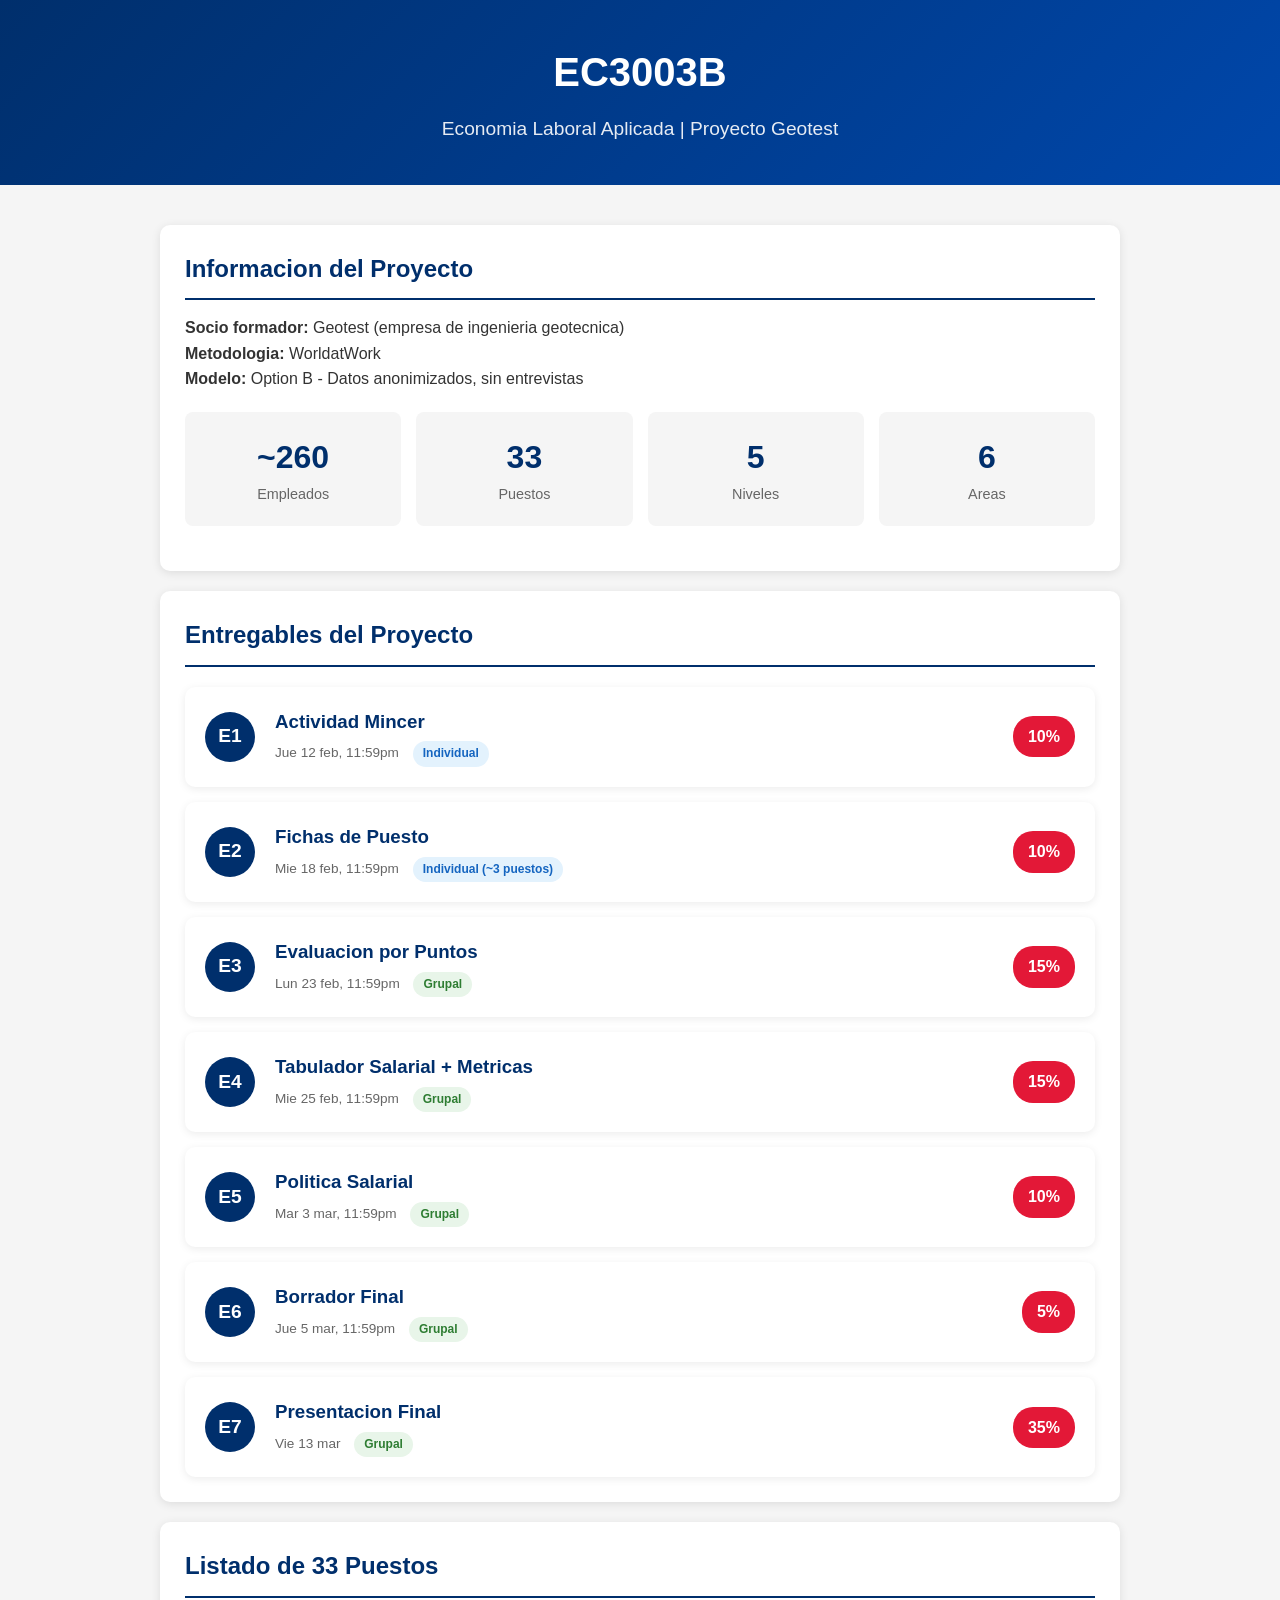
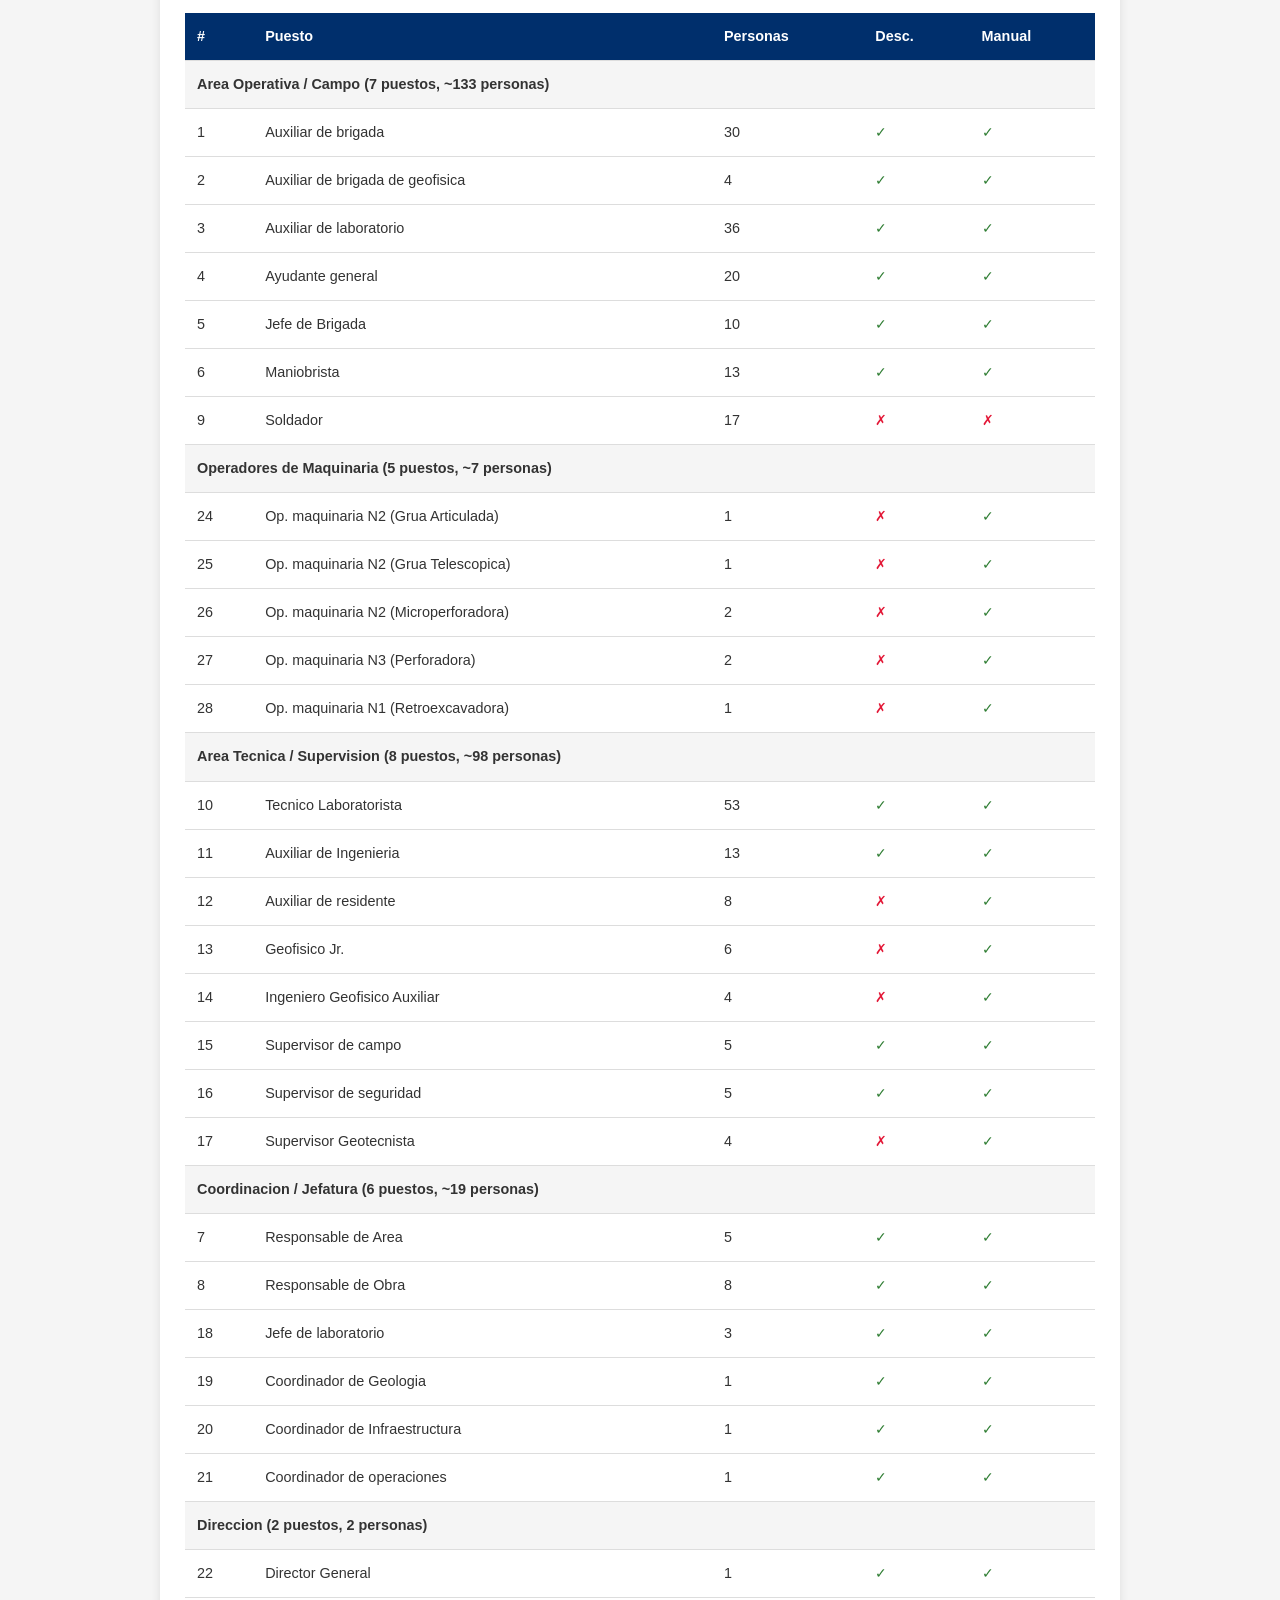
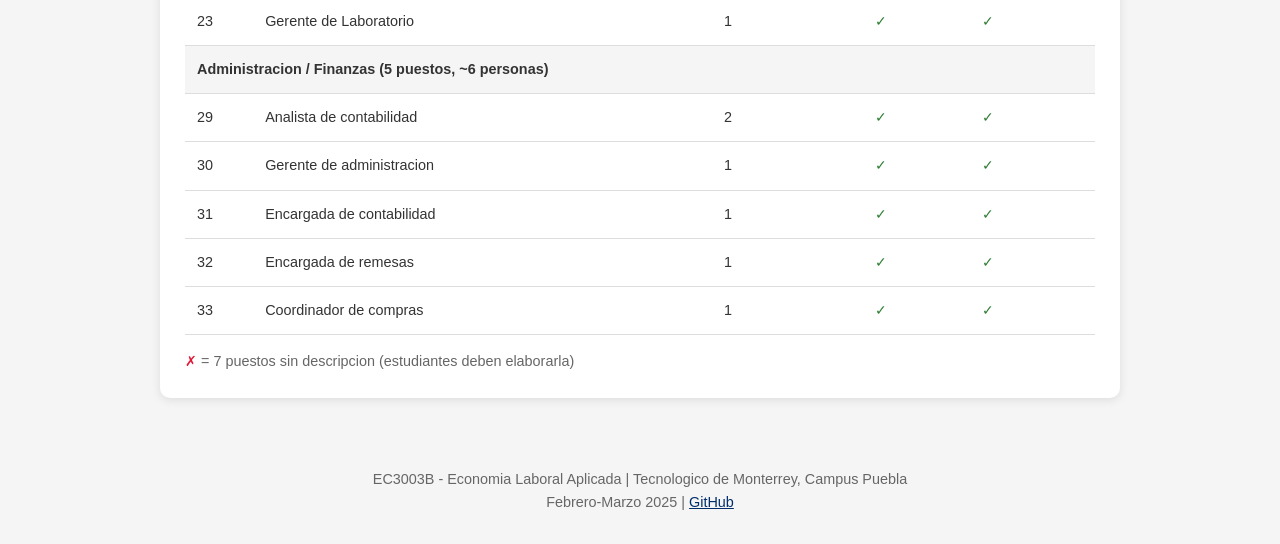
==== index.html @ d9b8fc80 "Add EC3003B course website Includes activity pages for Geotest project (E1-E7) - ~260 employees, 33 " ====
<!DOCTYPE html>
<html lang="es">
<head>
    <meta charset="UTF-8">
    <meta name="viewport" content="width=device-width, initial-scale=1.0">
    <title>EC3003B - Proyecto Geotest</title>
    <style>
        :root {
            --tec-blue: #002F6C;
            --tec-light: #0047AB;
            --accent: #E31837;
            --gray: #f5f5f5;
            --dark: #333;
        }

        * {
            box-sizing: border-box;
            margin: 0;
            padding: 0;
        }

        body {
            font-family: -apple-system, BlinkMacSystemFont, 'Segoe UI', Roboto, sans-serif;
            line-height: 1.6;
            color: var(--dark);
            background: var(--gray);
        }

        header {
            background: linear-gradient(135deg, var(--tec-blue), var(--tec-light));
            color: white;
            padding: 40px 20px;
            text-align: center;
        }

        header h1 {
            font-size: 2.5rem;
            margin-bottom: 10px;
        }

        header p {
            font-size: 1.2rem;
            opacity: 0.9;
        }

        .container {
            max-width: 1000px;
            margin: 0 auto;
            padding: 20px;
        }

        .info-box {
            background: white;
            border-radius: 10px;
            padding: 25px;
            margin: 20px 0;
            box-shadow: 0 2px 10px rgba(0,0,0,0.1);
        }

        .info-box h2 {
            color: var(--tec-blue);
            border-bottom: 2px solid var(--tec-blue);
            padding-bottom: 10px;
            margin-bottom: 15px;
        }

        .stats {
            display: grid;
            grid-template-columns: repeat(auto-fit, minmax(150px, 1fr));
            gap: 15px;
            margin: 20px 0;
        }

        .stat {
            background: var(--gray);
            padding: 20px;
            border-radius: 8px;
            text-align: center;
        }

        .stat-number {
            font-size: 2rem;
            font-weight: bold;
            color: var(--tec-blue);
        }

        .stat-label {
            font-size: 0.9rem;
            color: #666;
        }

        .entregables {
            display: grid;
            gap: 15px;
            margin-top: 20px;
        }

        .entregable {
            background: white;
            border-radius: 10px;
            padding: 20px;
            box-shadow: 0 2px 8px rgba(0,0,0,0.08);
            display: flex;
            align-items: center;
            gap: 20px;
            transition: transform 0.2s, box-shadow 0.2s;
        }

        .entregable:hover {
            transform: translateY(-3px);
            box-shadow: 0 4px 15px rgba(0,0,0,0.15);
        }

        .entregable-num {
            background: var(--tec-blue);
            color: white;
            width: 50px;
            height: 50px;
            border-radius: 50%;
            display: flex;
            align-items: center;
            justify-content: center;
            font-weight: bold;
            font-size: 1.2rem;
            flex-shrink: 0;
        }

        .entregable-info {
            flex-grow: 1;
        }

        .entregable-info h3 {
            margin-bottom: 5px;
        }

        .entregable-info h3 a {
            color: var(--tec-blue);
            text-decoration: none;
        }

        .entregable-info h3 a:hover {
            text-decoration: underline;
        }

        .entregable-meta {
            font-size: 0.85rem;
            color: #666;
        }

        .badge {
            display: inline-block;
            padding: 3px 10px;
            border-radius: 15px;
            font-size: 0.75rem;
            font-weight: 600;
            margin-left: 10px;
        }

        .badge-individual {
            background: #e3f2fd;
            color: #1565c0;
        }

        .badge-grupal {
            background: #e8f5e9;
            color: #2e7d32;
        }

        .peso {
            background: var(--accent);
            color: white;
            padding: 8px 15px;
            border-radius: 20px;
            font-weight: bold;
            flex-shrink: 0;
        }

        table {
            width: 100%;
            border-collapse: collapse;
            margin: 15px 0;
            font-size: 0.9rem;
        }

        th, td {
            padding: 12px;
            text-align: left;
            border-bottom: 1px solid #ddd;
        }

        th {
            background: var(--tec-blue);
            color: white;
        }

        tr:hover {
            background: #f9f9f9;
        }

        .area-header {
            background: var(--gray);
            font-weight: bold;
        }

        .check {
            color: #2e7d32;
        }

        .cross {
            color: var(--accent);
        }

        footer {
            text-align: center;
            padding: 30px;
            color: #666;
            font-size: 0.9rem;
        }

        footer a {
            color: var(--tec-blue);
        }
    </style>
</head>
<body>
    <header>
        <h1>EC3003B</h1>
        <p>Economia Laboral Aplicada | Proyecto Geotest</p>
    </header>

    <div class="container">
        <div class="info-box">
            <h2>Informacion del Proyecto</h2>
            <p><strong>Socio formador:</strong> Geotest (empresa de ingenieria geotecnica)</p>
            <p><strong>Metodologia:</strong> WorldatWork</p>
            <p><strong>Modelo:</strong> Option B - Datos anonimizados, sin entrevistas</p>

            <div class="stats">
                <div class="stat">
                    <div class="stat-number">~260</div>
                    <div class="stat-label">Empleados</div>
                </div>
                <div class="stat">
                    <div class="stat-number">33</div>
                    <div class="stat-label">Puestos</div>
                </div>
                <div class="stat">
                    <div class="stat-number">5</div>
                    <div class="stat-label">Niveles</div>
                </div>
                <div class="stat">
                    <div class="stat-number">6</div>
                    <div class="stat-label">Areas</div>
                </div>
            </div>
        </div>

        <div class="info-box">
            <h2>Entregables del Proyecto</h2>

            <div class="entregables">
                <div class="entregable">
                    <div class="entregable-num">E1</div>
                    <div class="entregable-info">
                        <h3><a href="E1_actividad_mincer.html">Actividad Mincer</a></h3>
                        <div class="entregable-meta">
                            Jue 12 feb, 11:59pm
                            <span class="badge badge-individual">Individual</span>
                        </div>
                    </div>
                    <div class="peso">10%</div>
                </div>

                <div class="entregable">
                    <div class="entregable-num">E2</div>
                    <div class="entregable-info">
                        <h3><a href="E2_fichas_puesto.html">Fichas de Puesto</a></h3>
                        <div class="entregable-meta">
                            Mie 18 feb, 11:59pm
                            <span class="badge badge-individual">Individual (~3 puestos)</span>
                        </div>
                    </div>
                    <div class="peso">10%</div>
                </div>

                <div class="entregable">
                    <div class="entregable-num">E3</div>
                    <div class="entregable-info">
                        <h3><a href="E3_evaluacion_puntos.html">Evaluacion por Puntos</a></h3>
                        <div class="entregable-meta">
                            Lun 23 feb, 11:59pm
                            <span class="badge badge-grupal">Grupal</span>
                        </div>
                    </div>
                    <div class="peso">15%</div>
                </div>

                <div class="entregable">
                    <div class="entregable-num">E4</div>
                    <div class="entregable-info">
                        <h3><a href="E4_tabulador_salarial.html">Tabulador Salarial + Metricas</a></h3>
                        <div class="entregable-meta">
                            Mie 25 feb, 11:59pm
                            <span class="badge badge-grupal">Grupal</span>
                        </div>
                    </div>
                    <div class="peso">15%</div>
                </div>

                <div class="entregable">
                    <div class="entregable-num">E5</div>
                    <div class="entregable-info">
                        <h3><a href="E5_politica_salarial.html">Politica Salarial</a></h3>
                        <div class="entregable-meta">
                            Mar 3 mar, 11:59pm
                            <span class="badge badge-grupal">Grupal</span>
                        </div>
                    </div>
                    <div class="peso">10%</div>
                </div>

                <div class="entregable">
                    <div class="entregable-num">E6</div>
                    <div class="entregable-info">
                        <h3><a href="E6_borrador_final.html">Borrador Final</a></h3>
                        <div class="entregable-meta">
                            Jue 5 mar, 11:59pm
                            <span class="badge badge-grupal">Grupal</span>
                        </div>
                    </div>
                    <div class="peso">5%</div>
                </div>

                <div class="entregable">
                    <div class="entregable-num">E7</div>
                    <div class="entregable-info">
                        <h3><a href="E7_presentacion_final.html">Presentacion Final</a></h3>
                        <div class="entregable-meta">
                            Vie 13 mar
                            <span class="badge badge-grupal">Grupal</span>
                        </div>
                    </div>
                    <div class="peso">35%</div>
                </div>
            </div>
        </div>

        <div class="info-box">
            <h2>Listado de 33 Puestos</h2>

            <table>
                <thead>
                    <tr>
                        <th>#</th>
                        <th>Puesto</th>
                        <th>Personas</th>
                        <th>Desc.</th>
                        <th>Manual</th>
                    </tr>
                </thead>
                <tbody>
                    <tr class="area-header"><td colspan="5">Area Operativa / Campo (7 puestos, ~133 personas)</td></tr>
                    <tr><td>1</td><td>Auxiliar de brigada</td><td>30</td><td class="check">&#10003;</td><td class="check">&#10003;</td></tr>
                    <tr><td>2</td><td>Auxiliar de brigada de geofisica</td><td>4</td><td class="check">&#10003;</td><td class="check">&#10003;</td></tr>
                    <tr><td>3</td><td>Auxiliar de laboratorio</td><td>36</td><td class="check">&#10003;</td><td class="check">&#10003;</td></tr>
                    <tr><td>4</td><td>Ayudante general</td><td>20</td><td class="check">&#10003;</td><td class="check">&#10003;</td></tr>
                    <tr><td>5</td><td>Jefe de Brigada</td><td>10</td><td class="check">&#10003;</td><td class="check">&#10003;</td></tr>
                    <tr><td>6</td><td>Maniobrista</td><td>13</td><td class="check">&#10003;</td><td class="check">&#10003;</td></tr>
                    <tr><td>9</td><td>Soldador</td><td>17</td><td class="cross">&#10007;</td><td class="cross">&#10007;</td></tr>

                    <tr class="area-header"><td colspan="5">Operadores de Maquinaria (5 puestos, ~7 personas)</td></tr>
                    <tr><td>24</td><td>Op. maquinaria N2 (Grua Articulada)</td><td>1</td><td class="cross">&#10007;</td><td class="check">&#10003;</td></tr>
                    <tr><td>25</td><td>Op. maquinaria N2 (Grua Telescopica)</td><td>1</td><td class="cross">&#10007;</td><td class="check">&#10003;</td></tr>
                    <tr><td>26</td><td>Op. maquinaria N2 (Microperforadora)</td><td>2</td><td class="cross">&#10007;</td><td class="check">&#10003;</td></tr>
                    <tr><td>27</td><td>Op. maquinaria N3 (Perforadora)</td><td>2</td><td class="cross">&#10007;</td><td class="check">&#10003;</td></tr>
                    <tr><td>28</td><td>Op. maquinaria N1 (Retroexcavadora)</td><td>1</td><td class="cross">&#10007;</td><td class="check">&#10003;</td></tr>

                    <tr class="area-header"><td colspan="5">Area Tecnica / Supervision (8 puestos, ~98 personas)</td></tr>
                    <tr><td>10</td><td>Tecnico Laboratorista</td><td>53</td><td class="check">&#10003;</td><td class="check">&#10003;</td></tr>
                    <tr><td>11</td><td>Auxiliar de Ingenieria</td><td>13</td><td class="check">&#10003;</td><td class="check">&#10003;</td></tr>
                    <tr><td>12</td><td>Auxiliar de residente</td><td>8</td><td class="cross">&#10007;</td><td class="check">&#10003;</td></tr>
                    <tr><td>13</td><td>Geofisico Jr.</td><td>6</td><td class="cross">&#10007;</td><td class="check">&#10003;</td></tr>
                    <tr><td>14</td><td>Ingeniero Geofisico Auxiliar</td><td>4</td><td class="cross">&#10007;</td><td class="check">&#10003;</td></tr>
                    <tr><td>15</td><td>Supervisor de campo</td><td>5</td><td class="check">&#10003;</td><td class="check">&#10003;</td></tr>
                    <tr><td>16</td><td>Supervisor de seguridad</td><td>5</td><td class="check">&#10003;</td><td class="check">&#10003;</td></tr>
                    <tr><td>17</td><td>Supervisor Geotecnista</td><td>4</td><td class="cross">&#10007;</td><td class="check">&#10003;</td></tr>

                    <tr class="area-header"><td colspan="5">Coordinacion / Jefatura (6 puestos, ~19 personas)</td></tr>
                    <tr><td>7</td><td>Responsable de Area</td><td>5</td><td class="check">&#10003;</td><td class="check">&#10003;</td></tr>
                    <tr><td>8</td><td>Responsable de Obra</td><td>8</td><td class="check">&#10003;</td><td class="check">&#10003;</td></tr>
                    <tr><td>18</td><td>Jefe de laboratorio</td><td>3</td><td class="check">&#10003;</td><td class="check">&#10003;</td></tr>
                    <tr><td>19</td><td>Coordinador de Geologia</td><td>1</td><td class="check">&#10003;</td><td class="check">&#10003;</td></tr>
                    <tr><td>20</td><td>Coordinador de Infraestructura</td><td>1</td><td class="check">&#10003;</td><td class="check">&#10003;</td></tr>
                    <tr><td>21</td><td>Coordinador de operaciones</td><td>1</td><td class="check">&#10003;</td><td class="check">&#10003;</td></tr>

                    <tr class="area-header"><td colspan="5">Direccion (2 puestos, 2 personas)</td></tr>
                    <tr><td>22</td><td>Director General</td><td>1</td><td class="check">&#10003;</td><td class="check">&#10003;</td></tr>
                    <tr><td>23</td><td>Gerente de Laboratorio</td><td>1</td><td class="check">&#10003;</td><td class="check">&#10003;</td></tr>

                    <tr class="area-header"><td colspan="5">Administracion / Finanzas (5 puestos, ~6 personas)</td></tr>
                    <tr><td>29</td><td>Analista de contabilidad</td><td>2</td><td class="check">&#10003;</td><td class="check">&#10003;</td></tr>
                    <tr><td>30</td><td>Gerente de administracion</td><td>1</td><td class="check">&#10003;</td><td class="check">&#10003;</td></tr>
                    <tr><td>31</td><td>Encargada de contabilidad</td><td>1</td><td class="check">&#10003;</td><td class="check">&#10003;</td></tr>
                    <tr><td>32</td><td>Encargada de remesas</td><td>1</td><td class="check">&#10003;</td><td class="check">&#10003;</td></tr>
                    <tr><td>33</td><td>Coordinador de compras</td><td>1</td><td class="check">&#10003;</td><td class="check">&#10003;</td></tr>
                </tbody>
            </table>

            <p style="margin-top: 15px; font-size: 0.9rem; color: #666;">
                <span class="cross">&#10007;</span> = 7 puestos sin descripcion (estudiantes deben elaborarla)
            </p>
        </div>
    </div>

    <footer>
        <p>EC3003B - Economia Laboral Aplicada | Tecnologico de Monterrey, Campus Puebla</p>
        <p>Febrero-Marzo 2025 | <a href="https://github.com/diegoacanales/EC3003B">GitHub</a></p>
    </footer>
</body>
</html>
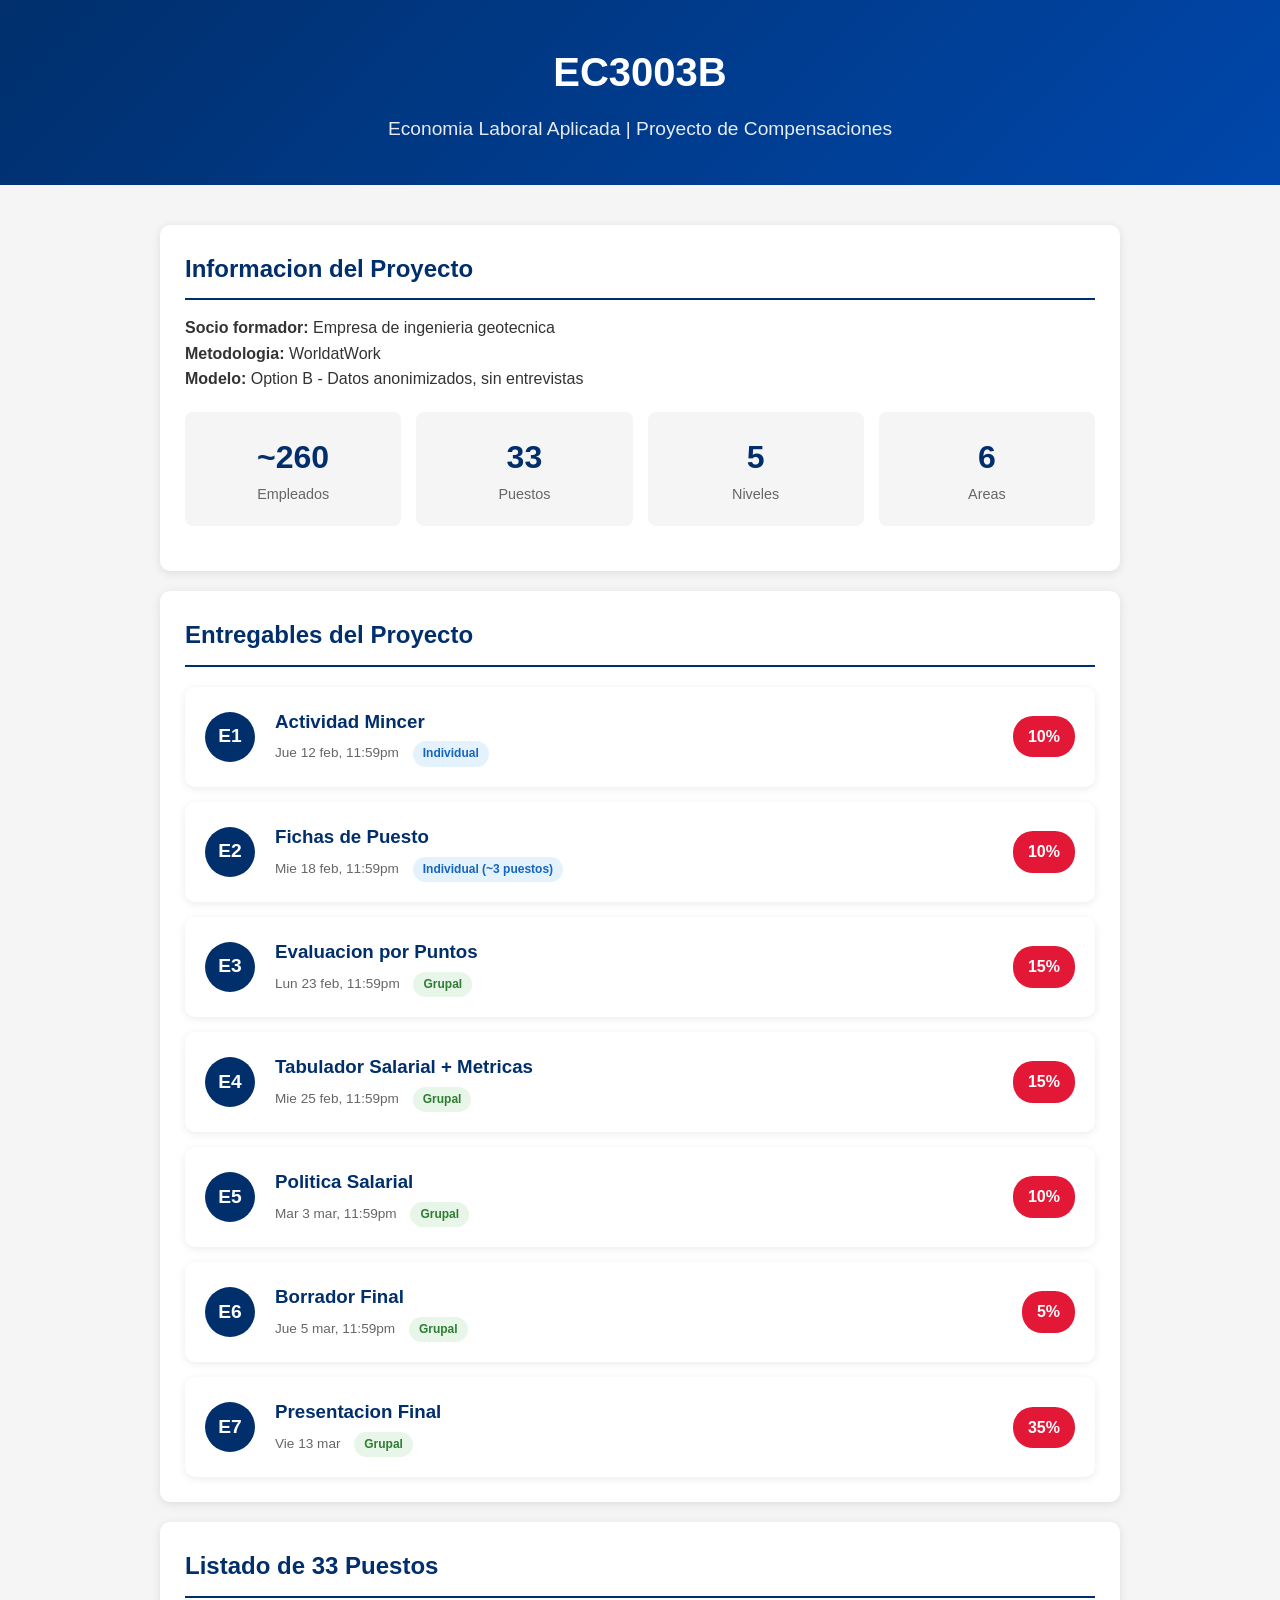
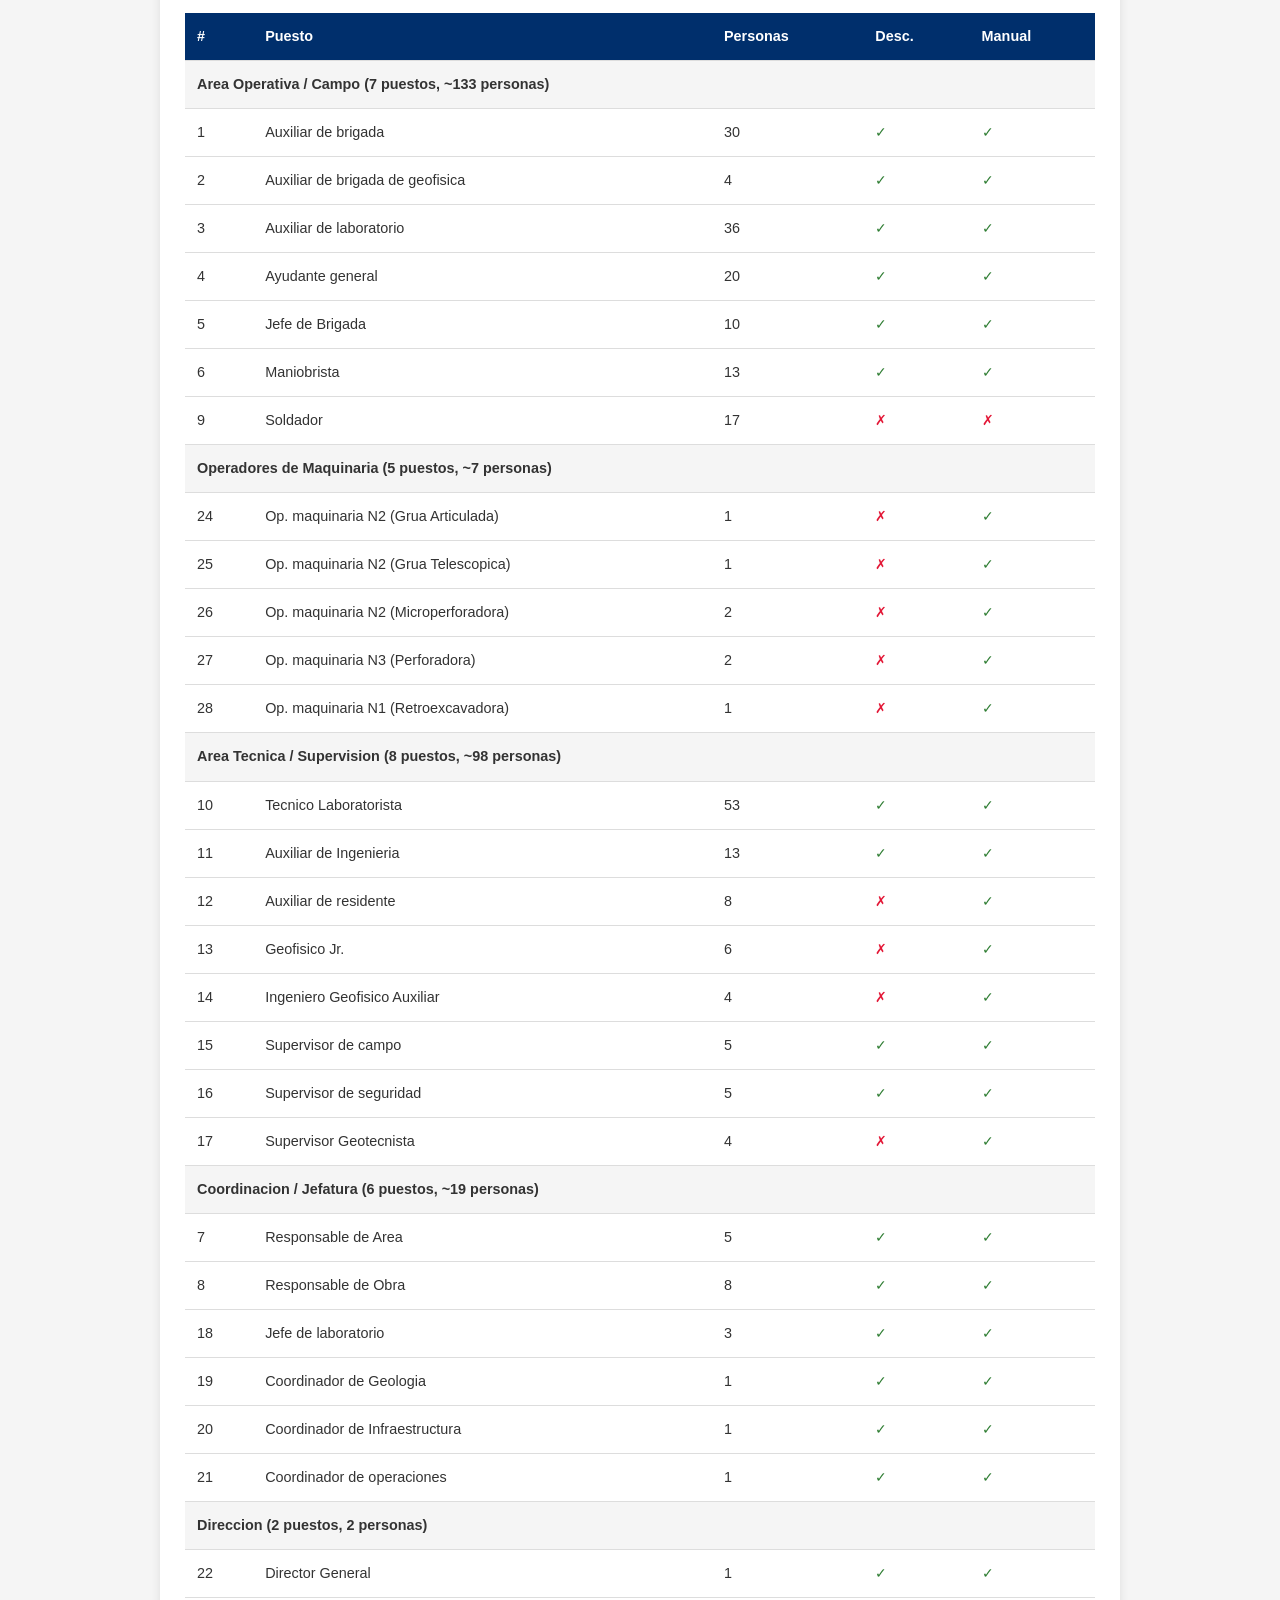
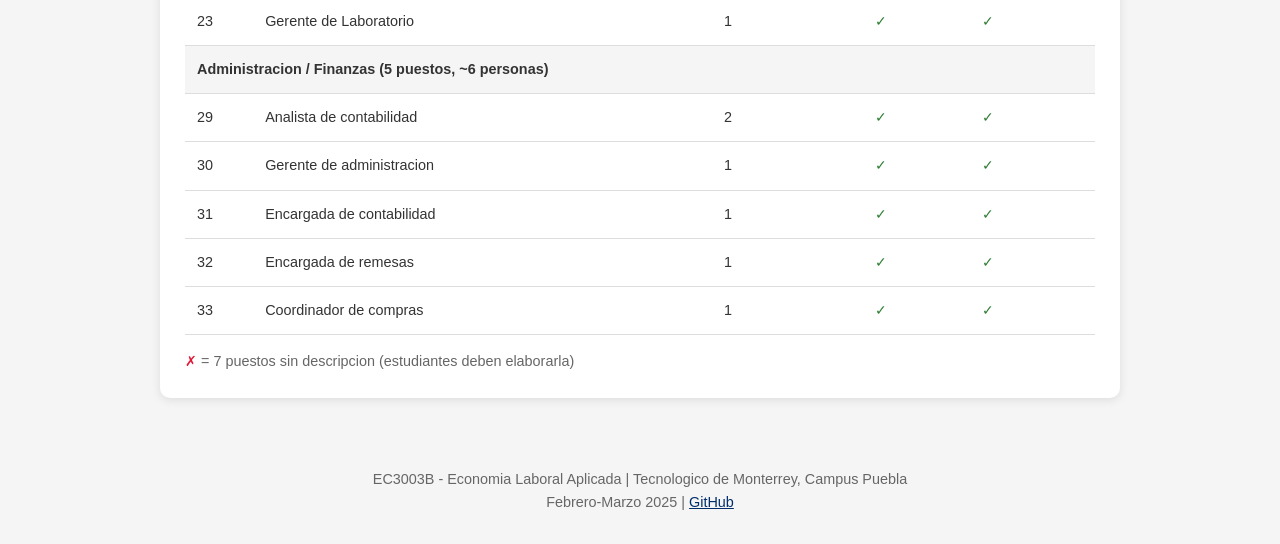
==== commit 697a5856: "Remove company name from website for privacy Replace specific company references with generic terms " ====
--- a/index.html
+++ b/index.html
@@ -3,7 +3,7 @@
 <head>
     <meta charset="UTF-8">
     <meta name="viewport" content="width=device-width, initial-scale=1.0">
-    <title>EC3003B - Proyecto Geotest</title>
+    <title>EC3003B - Proyecto de Compensaciones</title>
     <style>
         :root {
             --tec-blue: #002F6C;
@@ -225,13 +225,13 @@
 <body>
     <header>
         <h1>EC3003B</h1>
-        <p>Economia Laboral Aplicada | Proyecto Geotest</p>
+        <p>Economia Laboral Aplicada | Proyecto de Compensaciones</p>
     </header>
 
     <div class="container">
         <div class="info-box">
             <h2>Informacion del Proyecto</h2>
-            <p><strong>Socio formador:</strong> Geotest (empresa de ingenieria geotecnica)</p>
+            <p><strong>Socio formador:</strong> Empresa de ingenieria geotecnica</p>
             <p><strong>Metodologia:</strong> WorldatWork</p>
             <p><strong>Modelo:</strong> Option B - Datos anonimizados, sin entrevistas</p>
 
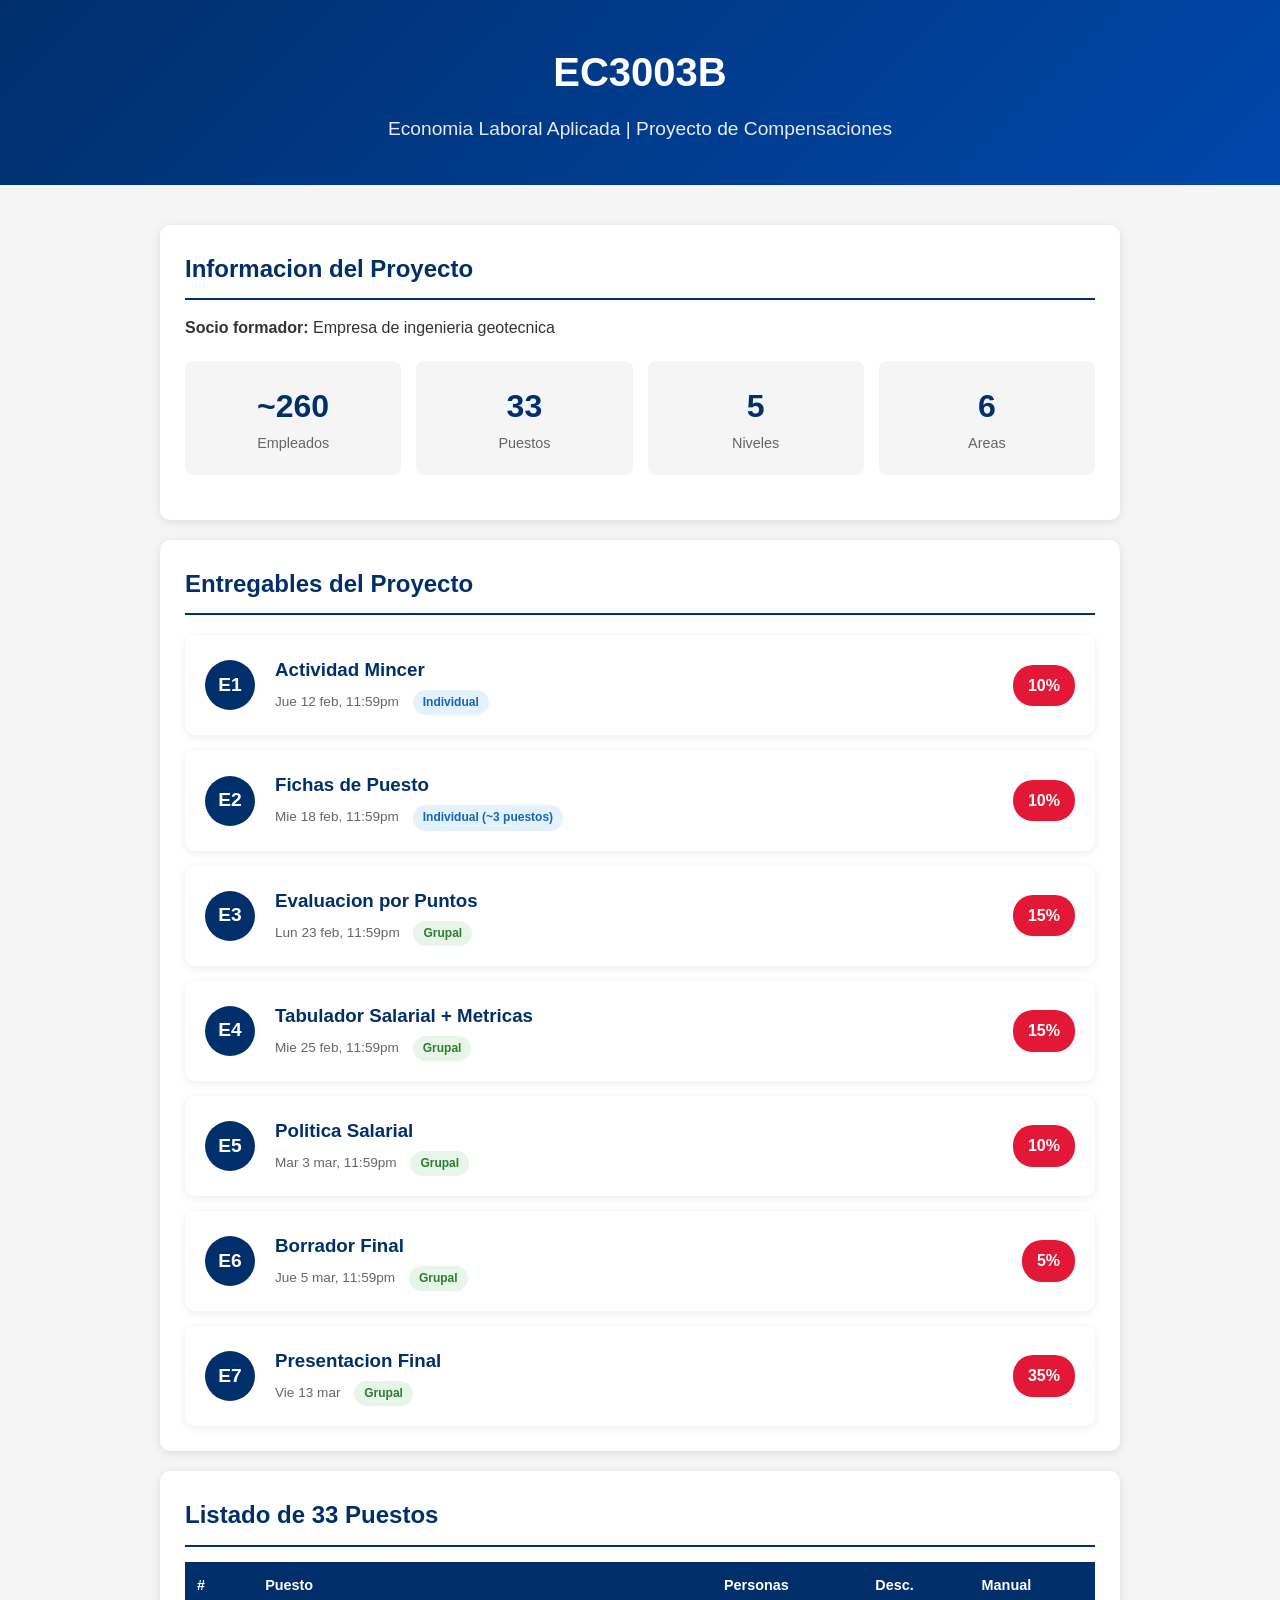
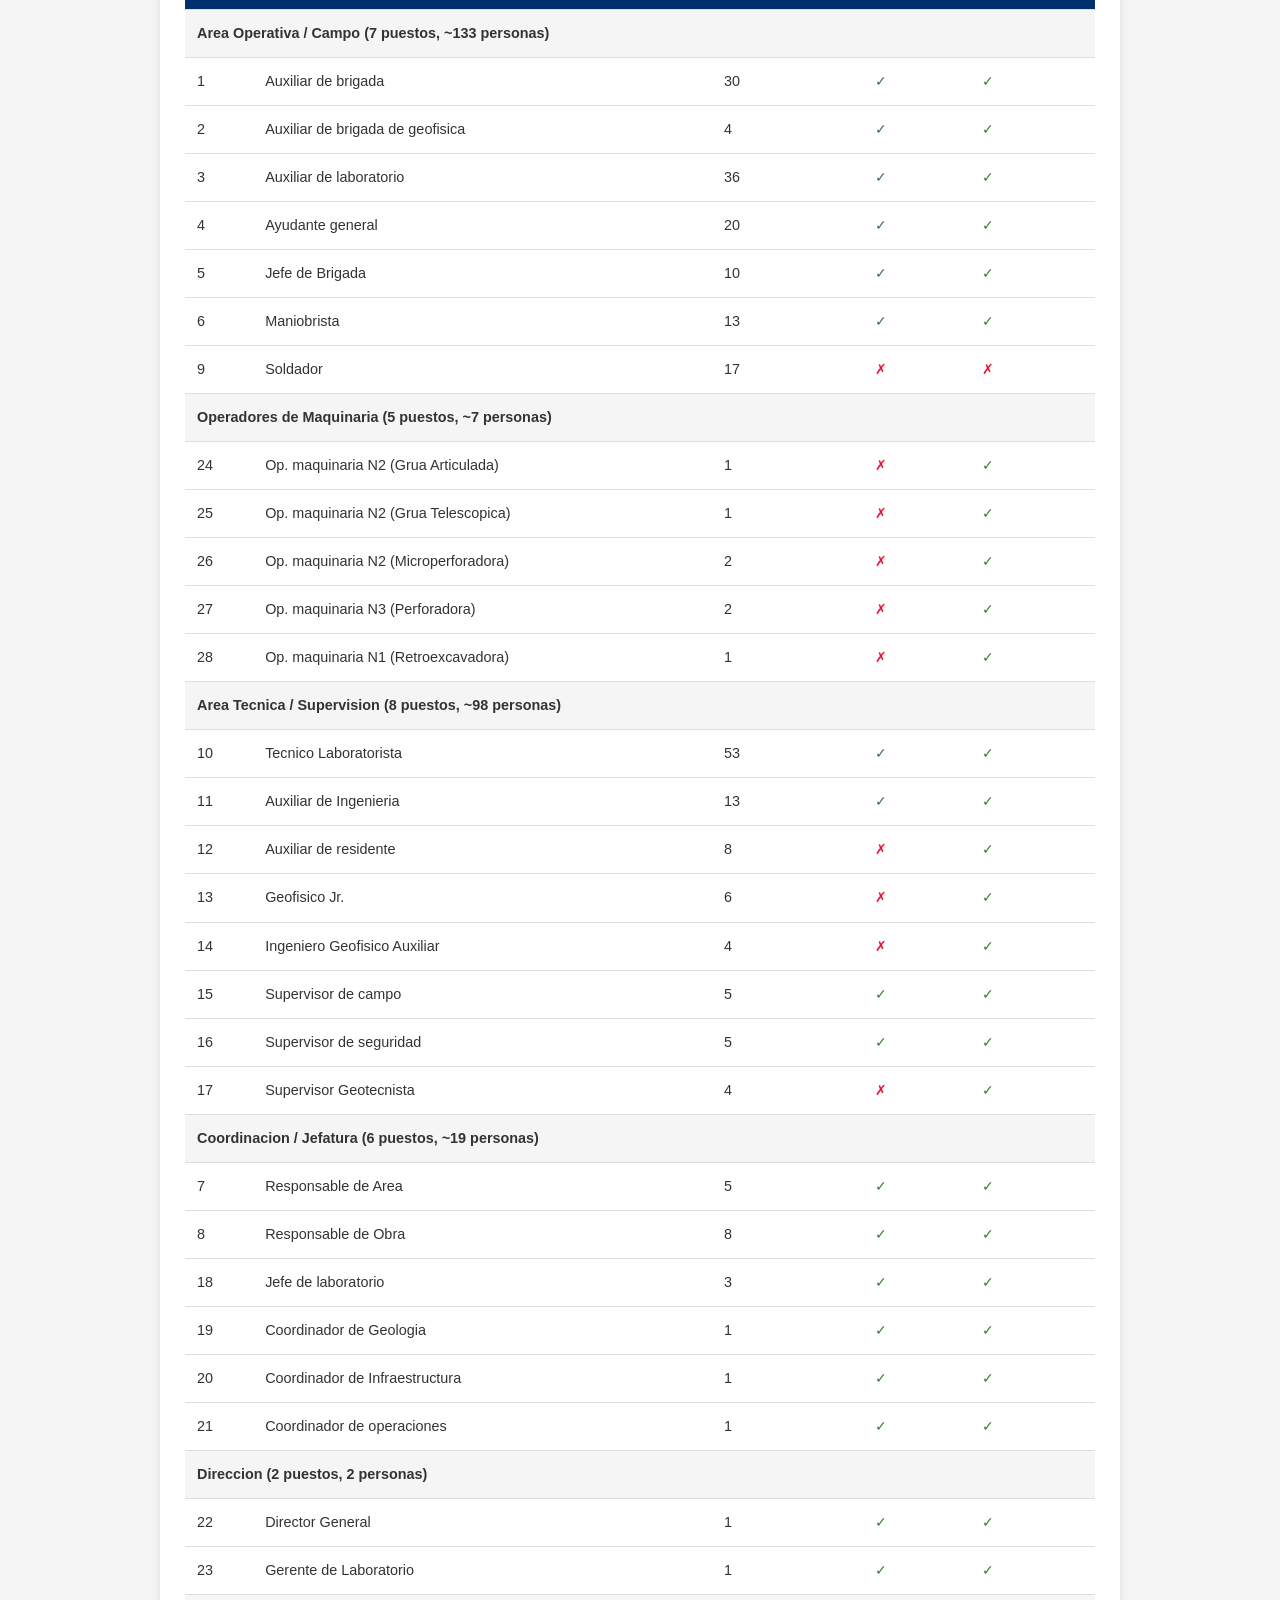
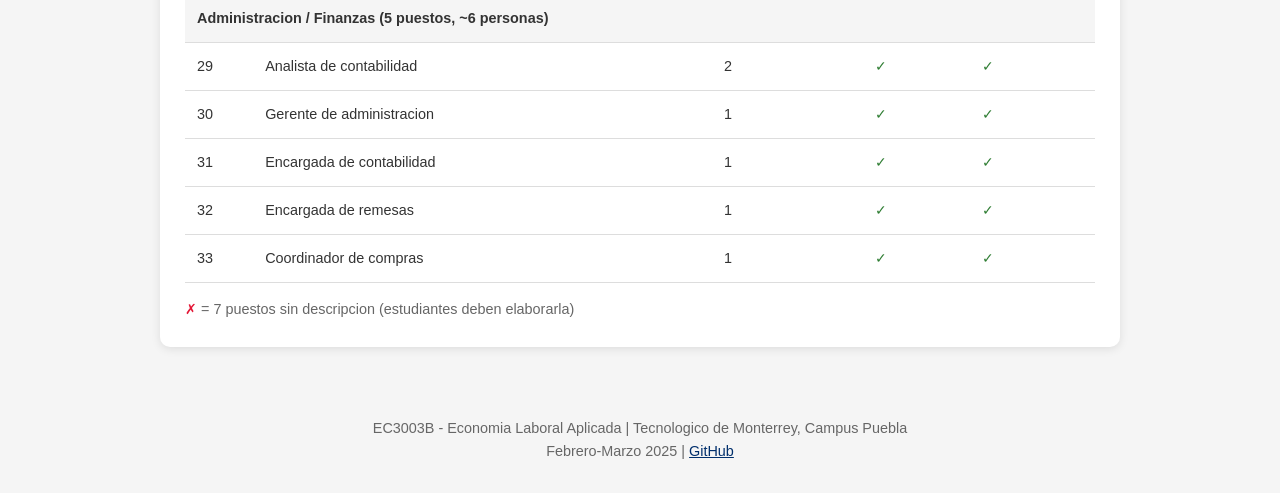
==== commit 74d95568: "Remove methodology details from main page Co-Authored-By: Claude Opus 4.5 <noreply@anthropic.com>" ====
--- a/index.html
+++ b/index.html
@@ -232,8 +232,6 @@
         <div class="info-box">
             <h2>Informacion del Proyecto</h2>
             <p><strong>Socio formador:</strong> Empresa de ingenieria geotecnica</p>
-            <p><strong>Metodologia:</strong> WorldatWork</p>
-            <p><strong>Modelo:</strong> Option B - Datos anonimizados, sin entrevistas</p>
 
             <div class="stats">
                 <div class="stat">
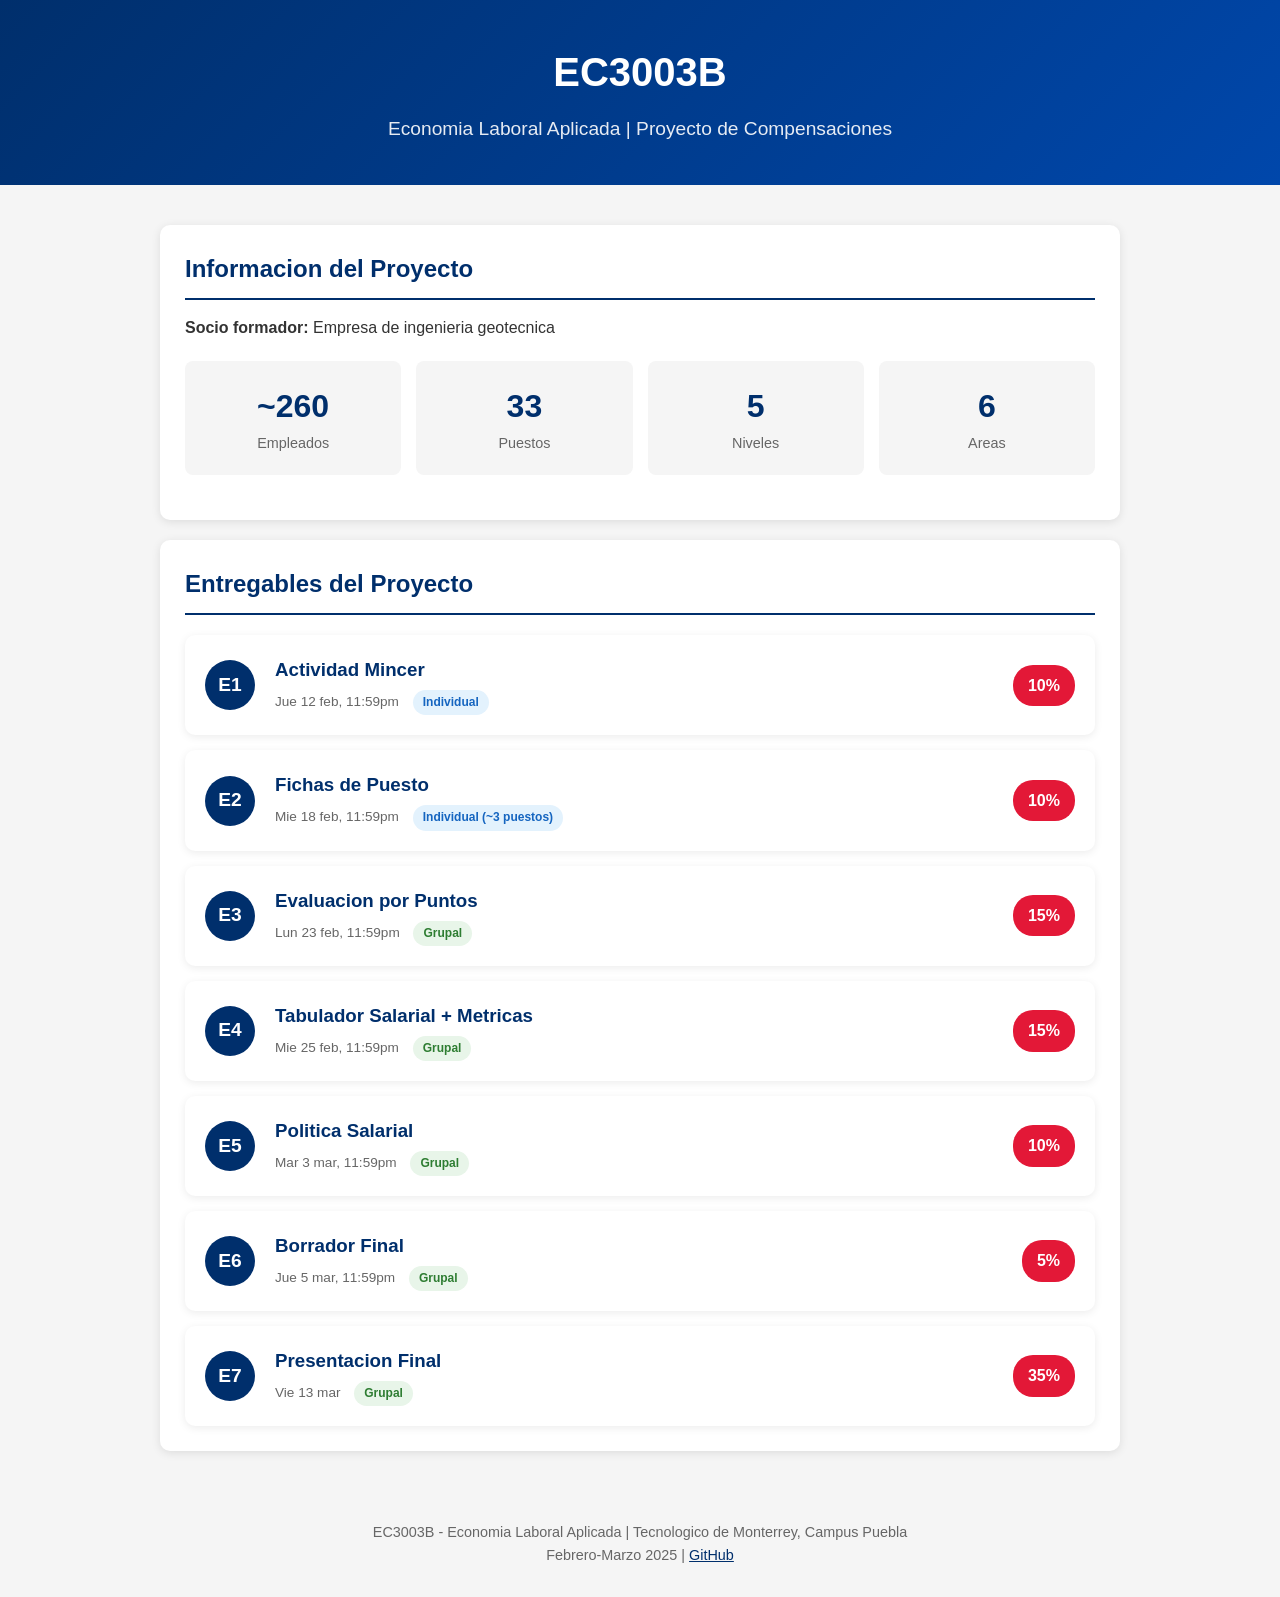
==== commit 04e61a1d: "Remove positions list from main page Co-Authored-By: Claude Opus 4.5 <noreply@anthropic.com>" ====
--- a/index.html
+++ b/index.html
@@ -343,71 +343,6 @@
             </div>
         </div>
 
-        <div class="info-box">
-            <h2>Listado de 33 Puestos</h2>
-
-            <table>
-                <thead>
-                    <tr>
-                        <th>#</th>
-                        <th>Puesto</th>
-                        <th>Personas</th>
-                        <th>Desc.</th>
-                        <th>Manual</th>
-                    </tr>
-                </thead>
-                <tbody>
-                    <tr class="area-header"><td colspan="5">Area Operativa / Campo (7 puestos, ~133 personas)</td></tr>
-                    <tr><td>1</td><td>Auxiliar de brigada</td><td>30</td><td class="check">&#10003;</td><td class="check">&#10003;</td></tr>
-                    <tr><td>2</td><td>Auxiliar de brigada de geofisica</td><td>4</td><td class="check">&#10003;</td><td class="check">&#10003;</td></tr>
-                    <tr><td>3</td><td>Auxiliar de laboratorio</td><td>36</td><td class="check">&#10003;</td><td class="check">&#10003;</td></tr>
-                    <tr><td>4</td><td>Ayudante general</td><td>20</td><td class="check">&#10003;</td><td class="check">&#10003;</td></tr>
-                    <tr><td>5</td><td>Jefe de Brigada</td><td>10</td><td class="check">&#10003;</td><td class="check">&#10003;</td></tr>
-                    <tr><td>6</td><td>Maniobrista</td><td>13</td><td class="check">&#10003;</td><td class="check">&#10003;</td></tr>
-                    <tr><td>9</td><td>Soldador</td><td>17</td><td class="cross">&#10007;</td><td class="cross">&#10007;</td></tr>
-
-                    <tr class="area-header"><td colspan="5">Operadores de Maquinaria (5 puestos, ~7 personas)</td></tr>
-                    <tr><td>24</td><td>Op. maquinaria N2 (Grua Articulada)</td><td>1</td><td class="cross">&#10007;</td><td class="check">&#10003;</td></tr>
-                    <tr><td>25</td><td>Op. maquinaria N2 (Grua Telescopica)</td><td>1</td><td class="cross">&#10007;</td><td class="check">&#10003;</td></tr>
-                    <tr><td>26</td><td>Op. maquinaria N2 (Microperforadora)</td><td>2</td><td class="cross">&#10007;</td><td class="check">&#10003;</td></tr>
-                    <tr><td>27</td><td>Op. maquinaria N3 (Perforadora)</td><td>2</td><td class="cross">&#10007;</td><td class="check">&#10003;</td></tr>
-                    <tr><td>28</td><td>Op. maquinaria N1 (Retroexcavadora)</td><td>1</td><td class="cross">&#10007;</td><td class="check">&#10003;</td></tr>
-
-                    <tr class="area-header"><td colspan="5">Area Tecnica / Supervision (8 puestos, ~98 personas)</td></tr>
-                    <tr><td>10</td><td>Tecnico Laboratorista</td><td>53</td><td class="check">&#10003;</td><td class="check">&#10003;</td></tr>
-                    <tr><td>11</td><td>Auxiliar de Ingenieria</td><td>13</td><td class="check">&#10003;</td><td class="check">&#10003;</td></tr>
-                    <tr><td>12</td><td>Auxiliar de residente</td><td>8</td><td class="cross">&#10007;</td><td class="check">&#10003;</td></tr>
-                    <tr><td>13</td><td>Geofisico Jr.</td><td>6</td><td class="cross">&#10007;</td><td class="check">&#10003;</td></tr>
-                    <tr><td>14</td><td>Ingeniero Geofisico Auxiliar</td><td>4</td><td class="cross">&#10007;</td><td class="check">&#10003;</td></tr>
-                    <tr><td>15</td><td>Supervisor de campo</td><td>5</td><td class="check">&#10003;</td><td class="check">&#10003;</td></tr>
-                    <tr><td>16</td><td>Supervisor de seguridad</td><td>5</td><td class="check">&#10003;</td><td class="check">&#10003;</td></tr>
-                    <tr><td>17</td><td>Supervisor Geotecnista</td><td>4</td><td class="cross">&#10007;</td><td class="check">&#10003;</td></tr>
-
-                    <tr class="area-header"><td colspan="5">Coordinacion / Jefatura (6 puestos, ~19 personas)</td></tr>
-                    <tr><td>7</td><td>Responsable de Area</td><td>5</td><td class="check">&#10003;</td><td class="check">&#10003;</td></tr>
-                    <tr><td>8</td><td>Responsable de Obra</td><td>8</td><td class="check">&#10003;</td><td class="check">&#10003;</td></tr>
-                    <tr><td>18</td><td>Jefe de laboratorio</td><td>3</td><td class="check">&#10003;</td><td class="check">&#10003;</td></tr>
-                    <tr><td>19</td><td>Coordinador de Geologia</td><td>1</td><td class="check">&#10003;</td><td class="check">&#10003;</td></tr>
-                    <tr><td>20</td><td>Coordinador de Infraestructura</td><td>1</td><td class="check">&#10003;</td><td class="check">&#10003;</td></tr>
-                    <tr><td>21</td><td>Coordinador de operaciones</td><td>1</td><td class="check">&#10003;</td><td class="check">&#10003;</td></tr>
-
-                    <tr class="area-header"><td colspan="5">Direccion (2 puestos, 2 personas)</td></tr>
-                    <tr><td>22</td><td>Director General</td><td>1</td><td class="check">&#10003;</td><td class="check">&#10003;</td></tr>
-                    <tr><td>23</td><td>Gerente de Laboratorio</td><td>1</td><td class="check">&#10003;</td><td class="check">&#10003;</td></tr>
-
-                    <tr class="area-header"><td colspan="5">Administracion / Finanzas (5 puestos, ~6 personas)</td></tr>
-                    <tr><td>29</td><td>Analista de contabilidad</td><td>2</td><td class="check">&#10003;</td><td class="check">&#10003;</td></tr>
-                    <tr><td>30</td><td>Gerente de administracion</td><td>1</td><td class="check">&#10003;</td><td class="check">&#10003;</td></tr>
-                    <tr><td>31</td><td>Encargada de contabilidad</td><td>1</td><td class="check">&#10003;</td><td class="check">&#10003;</td></tr>
-                    <tr><td>32</td><td>Encargada de remesas</td><td>1</td><td class="check">&#10003;</td><td class="check">&#10003;</td></tr>
-                    <tr><td>33</td><td>Coordinador de compras</td><td>1</td><td class="check">&#10003;</td><td class="check">&#10003;</td></tr>
-                </tbody>
-            </table>
-
-            <p style="margin-top: 15px; font-size: 0.9rem; color: #666;">
-                <span class="cross">&#10007;</span> = 7 puestos sin descripcion (estudiantes deben elaborarla)
-            </p>
-        </div>
     </div>
 
     <footer>
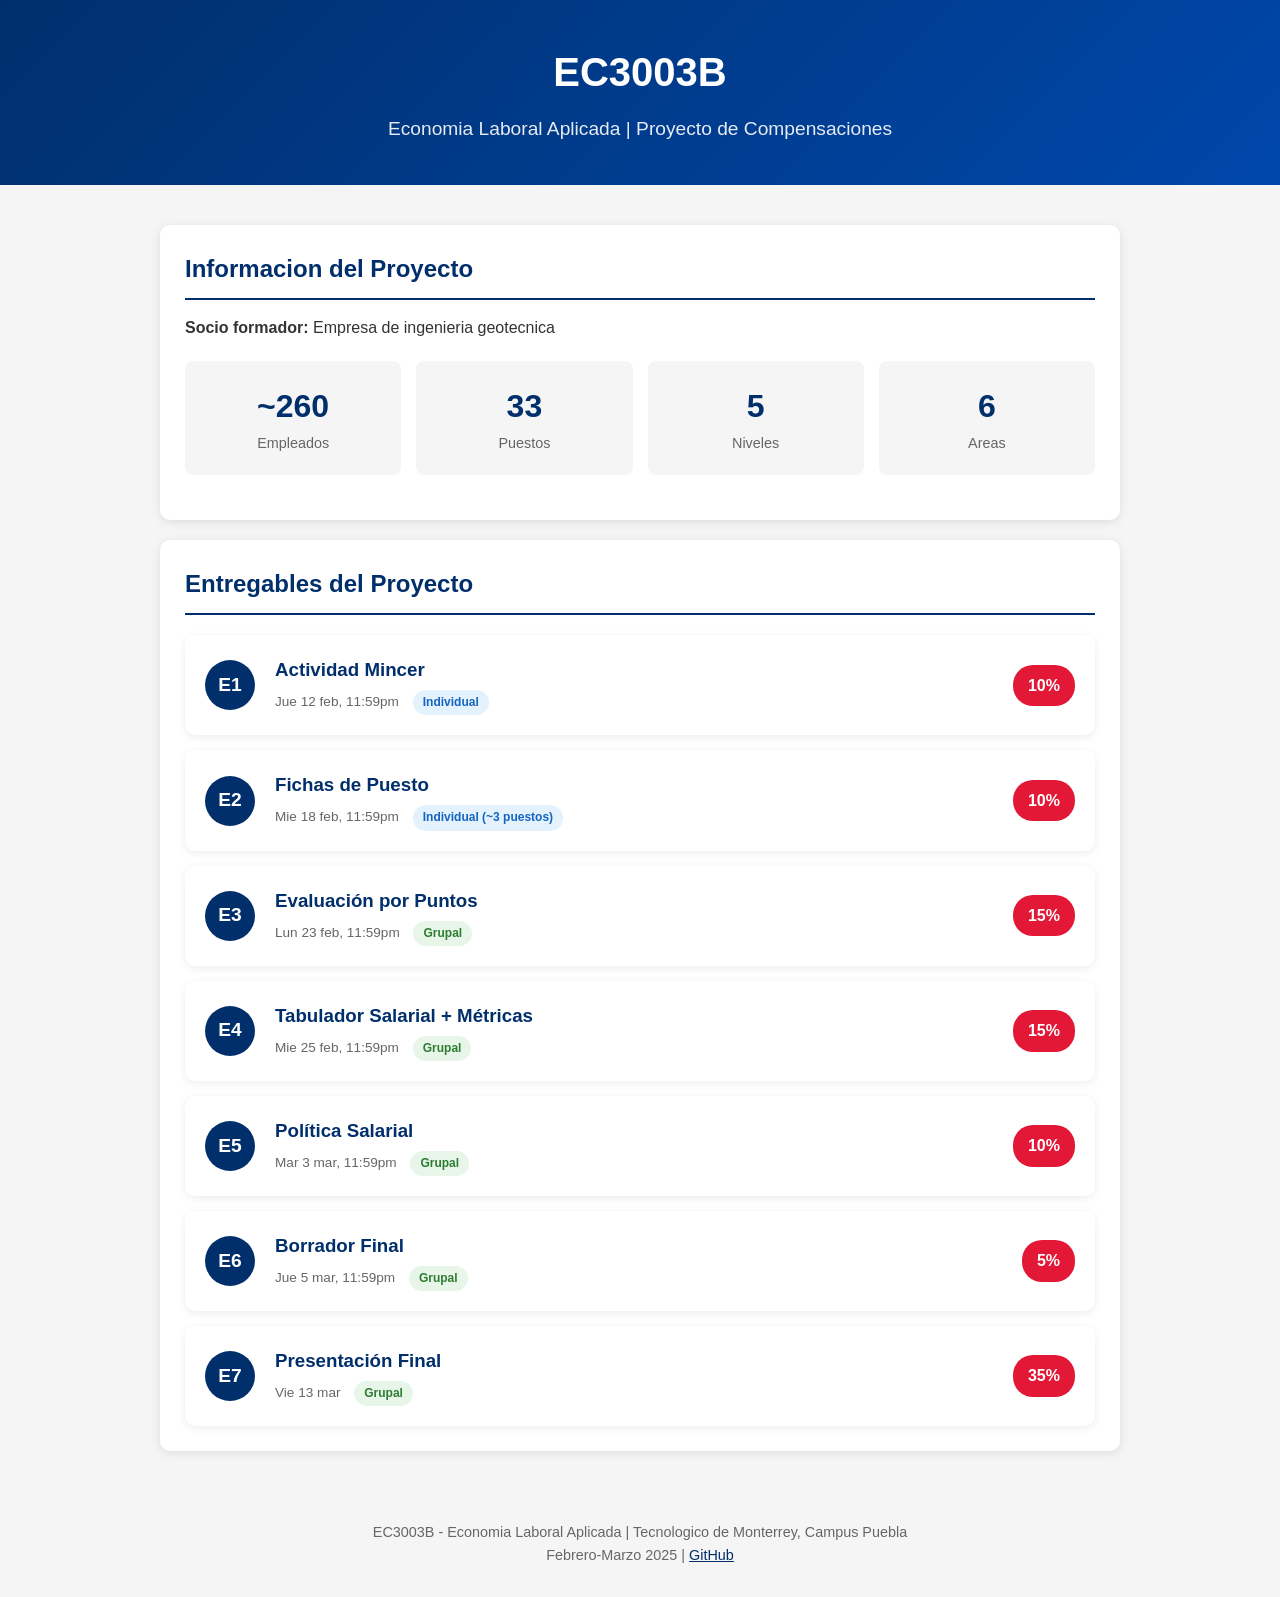
==== commit 4a0e6d10: "Sync HTML files from EC3003B/docs - Update E1 with regional assignment system - Fix Spanish accents " ====
--- a/index.html
+++ b/index.html
@@ -197,7 +197,7 @@
             background: #f9f9f9;
         }
 
-        .area-header {
+        .área-header {
             background: var(--gray);
             font-weight: bold;
         }
@@ -284,7 +284,7 @@
                 <div class="entregable">
                     <div class="entregable-num">E3</div>
                     <div class="entregable-info">
-                        <h3><a href="E3_evaluacion_puntos.html">Evaluacion por Puntos</a></h3>
+                        <h3><a href="E3_evaluacion_puntos.html">Evaluación por Puntos</a></h3>
                         <div class="entregable-meta">
                             Lun 23 feb, 11:59pm
                             <span class="badge badge-grupal">Grupal</span>
@@ -296,7 +296,7 @@
                 <div class="entregable">
                     <div class="entregable-num">E4</div>
                     <div class="entregable-info">
-                        <h3><a href="E4_tabulador_salarial.html">Tabulador Salarial + Metricas</a></h3>
+                        <h3><a href="E4_tabulador_salarial.html">Tabulador Salarial + Métricas</a></h3>
                         <div class="entregable-meta">
                             Mie 25 feb, 11:59pm
                             <span class="badge badge-grupal">Grupal</span>
@@ -308,7 +308,7 @@
                 <div class="entregable">
                     <div class="entregable-num">E5</div>
                     <div class="entregable-info">
-                        <h3><a href="E5_politica_salarial.html">Politica Salarial</a></h3>
+                        <h3><a href="E5_politica_salarial.html">Política Salarial</a></h3>
                         <div class="entregable-meta">
                             Mar 3 mar, 11:59pm
                             <span class="badge badge-grupal">Grupal</span>
@@ -332,7 +332,7 @@
                 <div class="entregable">
                     <div class="entregable-num">E7</div>
                     <div class="entregable-info">
-                        <h3><a href="E7_presentacion_final.html">Presentacion Final</a></h3>
+                        <h3><a href="E7_presentacion_final.html">Presentación Final</a></h3>
                         <div class="entregable-meta">
                             Vie 13 mar
                             <span class="badge badge-grupal">Grupal</span>
